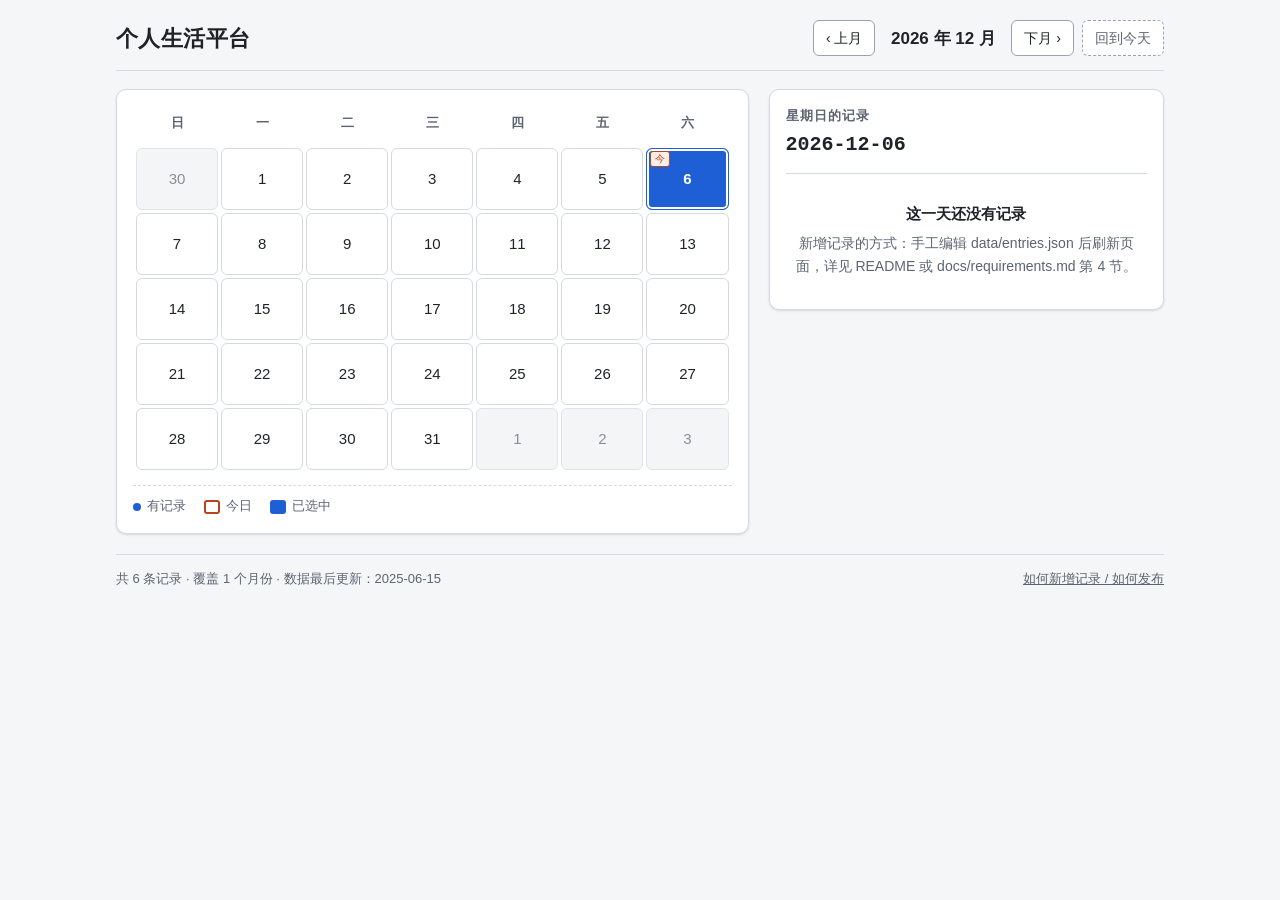
==== index.html @ d450d9f8 "chore: 初始化仓库结构，配置 GitHub Pages 自动发布 目录结构（采用仓库根布局，以 docs/requirements.md §3 为准）： - index.html + asset" ====
<!DOCTYPE html>
<html lang="zh-CN">
<head>
  <meta charset="utf-8">
  <meta name="viewport" content="width=device-width, initial-scale=1">
  <meta name="color-scheme" content="light dark">
  <title>个人生活平台 · 日历与每日记录</title>
  <meta name="description" content="个人生活平台 v1：月历视图 + 每日记录只读展示，纯静态、零依赖。">
  <link rel="icon" href="data:,">
  <!-- 相对路径铁律：必须以 ./ 开头，保证在 GitHub Pages 子路径 /<repo>/ 下正常加载 -->
  <link rel="stylesheet" href="./assets/style.css">
</head>
<body>
  <a class="skip-link" href="#day-panel">跳到当日记录</a>

  <div class="app">
    <header class="site-header">
      <h1 class="site-title">个人生活平台</h1>
      <div class="month-nav" role="group" aria-label="月份切换">
        <button type="button" id="prev-month" class="btn" aria-label="上一月">‹ 上月</button>
        <p class="month-label" id="month-label" aria-live="polite">—</p>
        <button type="button" id="next-month" class="btn" aria-label="下一月">下月 ›</button>
        <button type="button" id="today-btn" class="btn btn-ghost" aria-label="回到今天所在月份">回到今天</button>
      </div>
    </header>

    <main class="layout">
      <section class="calendar-panel" aria-labelledby="calendar-heading">
        <h2 class="visually-hidden" id="calendar-heading">月历</h2>

        <div class="calendar-wrap">
          <table class="calendar" id="calendar">
            <caption class="visually-hidden" id="calendar-caption">月历</caption>
            <thead>
              <tr>
                <th scope="col" abbr="星期日">日</th>
                <th scope="col" abbr="星期一">一</th>
                <th scope="col" abbr="星期二">二</th>
                <th scope="col" abbr="星期三">三</th>
                <th scope="col" abbr="星期四">四</th>
                <th scope="col" abbr="星期五">五</th>
                <th scope="col" abbr="星期六">六</th>
              </tr>
            </thead>
            <tbody id="calendar-body"></tbody>
          </table>
          <noscript>
            <p class="notice notice-error">当前浏览器禁用了 JavaScript，无法渲染月历与记录面板。</p>
          </noscript>
        </div>

        <p class="legend">
          <span class="legend-item"><span class="legend-dot" aria-hidden="true"></span>有记录</span>
          <span class="legend-item"><span class="legend-today" aria-hidden="true"></span>今日</span>
          <span class="legend-item"><span class="legend-selected" aria-hidden="true"></span>已选中</span>
        </p>
        <p class="failure-slot" id="failure-slot"></p>
      </section>

      <aside class="day-panel" id="day-panel" tabindex="-1" aria-labelledby="day-panel-heading">
        <h2 class="day-panel-heading" id="day-panel-heading">记录</h2>
        <p class="day-panel-date" id="day-panel-date">—</p>
        <div class="day-panel-body" id="day-panel-body"></div>
      </aside>
    </main>

    <footer class="site-footer">
      <span id="footer-stats">正在加载数据…</span>
      <a class="footer-hint" href="./README.md">如何新增记录 / 如何发布</a>
    </footer>
  </div>

  <script src="./assets/app.js"></script>
</body>
</html>
---- assets/style.css ----
/* ==========================================================================
   个人生活平台 v1 — 样式表
   纯静态、零依赖、零外链（系统字体栈 + 内联 data: 图标）。
   三种日期状态（今日 / 选中 / 有记录）在视觉上互不冲突，且不只靠颜色区分。
   ========================================================================== */

:root {
  color-scheme: light dark;

  --bg: #f5f6f8;
  --surface: #ffffff;
  --surface-alt: #f0f2f5;
  --text: #1f2328;
  --text-muted: #5b6470;
  --border: #d5dae0;
  --border-strong: #9aa4b1;

  --accent: #1f5fd6;
  --accent-soft: #e8effc;
  --accent-contrast: #ffffff;

  --today: #b4451f;
  --today-soft: #fdeee7;

  --danger: #b32020;
  --danger-soft: #fdeaea;

  --dot: #1f5fd6;
  --dot-alt: #7a3fd0;

  --radius: 10px;
  --radius-sm: 6px;
  --shadow: 0 1px 2px rgba(16, 24, 40, .06), 0 1px 3px rgba(16, 24, 40, .08);
  --font: -apple-system, BlinkMacSystemFont, "Segoe UI", "Microsoft YaHei", "PingFang SC",
          "Hiragino Sans GB", "Source Han Sans SC", "Noto Sans CJK SC", Roboto, Helvetica, Arial, sans-serif;
  --font-mono: ui-monospace, SFMono-Regular, Consolas, "Liberation Mono", Menlo, monospace;
}

@media (prefers-color-scheme: dark) {
  :root {
    --bg: #14171b;
    --surface: #1c2026;
    --surface-alt: #23272e;
    --text: #e8eaed;
    --text-muted: #a7b0bb;
    --border: #363b43;
    --border-strong: #5a626d;

    --accent: #7aa7f5;
    --accent-soft: #22304a;
    --accent-contrast: #0d1117;

    --today: #ffab8a;
    --today-soft: #3a2620;

    --danger: #ff8b8b;
    --danger-soft: #3a2020;

    --dot: #7aa7f5;
    --dot-alt: #c39bf5;

    --shadow: 0 1px 2px rgba(0, 0, 0, .4);
  }
}

/* ---------------------------------------------------------------- 基础 ---- */

* { box-sizing: border-box; }

html { -webkit-text-size-adjust: 100%; }

body {
  margin: 0;
  background: var(--bg);
  color: var(--text);
  font-family: var(--font);
  font-size: 16px;
  line-height: 1.6;
  -webkit-font-smoothing: antialiased;
}

h1, h2, h3, p, ul, ol { margin: 0; }
ul, ol { padding: 0; list-style: none; }

a { color: var(--accent); }

:focus-visible {
  outline: 3px solid var(--accent);
  outline-offset: 2px;
  border-radius: 4px;
}

.visually-hidden {
  position: absolute;
  width: 1px; height: 1px;
  margin: -1px; padding: 0;
  overflow: hidden;
  clip: rect(0 0 0 0);
  clip-path: inset(50%);
  white-space: nowrap;
  border: 0;
}

.skip-link {
  position: absolute;
  left: -9999px;
  top: 0;
  z-index: 10;
  padding: 8px 14px;
  background: var(--surface);
  border: 1px solid var(--border);
  border-radius: 0 0 var(--radius-sm) 0;
  text-decoration: none;
}
.skip-link:focus {
  left: 0;
}

/* -------------------------------------------------------------- 布局 ---- */

.app {
  max-width: 1080px;
  margin: 0 auto;
  padding: 20px 16px 40px;
}

.site-header {
  display: flex;
  flex-wrap: wrap;
  align-items: center;
  justify-content: space-between;
  gap: 12px 20px;
  padding-bottom: 14px;
  margin-bottom: 18px;
  border-bottom: 1px solid var(--border);
}

.site-title {
  font-size: 22px;
  font-weight: 700;
  letter-spacing: .02em;
}

.month-nav {
  display: flex;
  flex-wrap: wrap;
  align-items: center;
  gap: 8px;
}

.month-label {
  min-width: 120px;
  text-align: center;
  font-size: 17px;
  font-weight: 600;
  font-variant-numeric: tabular-nums;
}

.btn {
  appearance: none;
  padding: 6px 12px;
  font: inherit;
  font-size: 14px;
  color: var(--text);
  background: var(--surface);
  border: 1px solid var(--border-strong);
  border-radius: var(--radius-sm);
  cursor: pointer;
  transition: background-color .12s ease, border-color .12s ease;
}
.btn:hover { background: var(--surface-alt); }
.btn:active { transform: translateY(1px); }
.btn-ghost {
  color: var(--text-muted);
  border-style: dashed;
}

.layout {
  display: grid;
  grid-template-columns: minmax(0, 1.6fr) minmax(0, 1fr);
  gap: 20px;
  align-items: start;
}

.calendar-panel,
.day-panel {
  background: var(--surface);
  border: 1px solid var(--border);
  border-radius: var(--radius);
  box-shadow: var(--shadow);
  padding: 16px;
}

.day-panel { position: sticky; top: 20px; }
.day-panel:focus { outline: none; }
.day-panel:focus-visible { outline: 3px solid var(--accent); outline-offset: 3px; }

/* -------------------------------------------------------------- 日历 ---- */

.calendar-wrap { overflow-x: auto; }

.calendar {
  width: 100%;
  border-collapse: separate;
  border-spacing: 3px;
  table-layout: fixed;
}

.calendar thead th {
  padding: 4px 0 8px;
  font-size: 13px;
  font-weight: 600;
  color: var(--text-muted);
  text-align: center;
}

.cell {
  position: relative;
  padding: 0;
  vertical-align: top;
}

/* 日格按钮：可聚焦、可点击，用 border/weight 而非仅颜色区分状态 */
.day {
  display: flex;
  flex-direction: column;
  align-items: center;
  justify-content: center;
  gap: 4px;
  width: 100%;
  min-height: 62px;
  padding: 6px 2px;
  font: inherit;
  font-size: 15px;
  font-variant-numeric: tabular-nums;
  color: var(--text);
  background: var(--surface);
  border: 1px solid var(--border);
  border-radius: var(--radius-sm);
  cursor: pointer;
  transition: background-color .12s ease, border-color .12s ease;
}
.day:hover { background: var(--surface-alt); border-color: var(--border-strong); }

.day-num { line-height: 1.1; }

/* 有记录：实心圆点（形状）+ 双线边框（不依赖颜色） */
.day-dot {
  display: block;
  width: 8px;
  height: 8px;
  border-radius: 50%;
  background: var(--dot);
}
.day.has-entry {
  border-style: double;
  border-width: 3px;
  border-color: var(--dot);
  font-weight: 600;
}

/* 今日：加粗边框 + 角标（形状，非颜色） */
.day.is-today { border-color: var(--today); }
.day.is-today .day-num { font-weight: 800; }
.day-badge {
  position: absolute;
  top: 3px;
  left: 4px;
  padding: 0 4px;
  font-size: 10px;
  line-height: 14px;
  color: var(--today);
  background: var(--today-soft);
  border: 1px solid var(--today);
  border-radius: 3px;
}

/* 选中：高对比底色 + 加粗内描边（配合 aria-pressed） */
.day.is-selected {
  background: var(--accent);
  color: var(--accent-contrast);
  border-color: var(--accent);
  box-shadow: inset 0 0 0 2px var(--accent-contrast);
}
.day.is-selected .day-dot { background: var(--accent-contrast); }

/* 补位日（上月/下月）：置灰、不可点击 */
.day.is-outside {
  color: var(--text-muted);
  background: var(--surface-alt);
  border-color: var(--border);
  opacity: .72;
  cursor: default;
}
.day.is-outside .day-dot { display: none; }

.day.is-selected.is-today { border-color: var(--accent); }

/* -------------------------------------------------------------- 图例 ---- */

.legend {
  display: flex;
  flex-wrap: wrap;
  gap: 6px 18px;
  margin-top: 12px;
  padding-top: 10px;
  font-size: 13px;
  color: var(--text-muted);
  border-top: 1px dashed var(--border);
}
.legend-item { display: inline-flex; align-items: center; gap: 6px; }
.legend-dot {
  width: 8px; height: 8px;
  border-radius: 50%;
  background: var(--dot);
}
.legend-today {
  width: 16px; height: 14px;
  border: 2px solid var(--today);
  border-radius: 3px;
}
.legend-selected {
  width: 16px; height: 14px;
  background: var(--accent);
  border-radius: 3px;
}

/* ------------------------------------------------------------ 提示条 ---- */

.failure-slot:empty { display: none; }

.notice {
  margin-top: 12px;
  padding: 10px 12px;
  font-size: 14px;
  border: 1px solid var(--border);
  border-radius: var(--radius-sm);
  background: var(--surface-alt);
}
.notice-error {
  color: var(--danger);
  background: var(--danger-soft);
  border-color: var(--danger);
}
.notice p + p { margin-top: 6px; }
.notice code {
  font-family: var(--font-mono);
  font-size: .92em;
  padding: 1px 4px;
  background: var(--surface);
  border: 1px solid var(--border);
  border-radius: 4px;
}

/* -------------------------------------------------------- 记录面板 ---- */

.day-panel-heading {
  font-size: 13px;
  font-weight: 600;
  letter-spacing: .08em;
  text-transform: uppercase;
  color: var(--text-muted);
}

.day-panel-date {
  margin-top: 2px;
  font-family: var(--font-mono);
  font-size: 20px;
  font-weight: 700;
  font-variant-numeric: tabular-nums;
}

.day-panel-hint {
  margin-top: 2px;
  font-size: 13px;
  color: var(--text-muted);
}

.day-panel-body {
  margin-top: 12px;
  padding-top: 12px;
  border-top: 1px solid var(--border);
}

.entries { display: flex; flex-direction: column; gap: 12px; }

.entry {
  padding: 12px;
  background: var(--surface-alt);
  border: 1px solid var(--border);
  border-left: 4px solid var(--dot-alt);
  border-radius: var(--radius-sm);
}
.entry-title {
  font-size: 16px;
  font-weight: 700;
  overflow-wrap: anywhere;
}
.entry-note {
  margin-top: 6px;
  font-size: 14px;
  color: var(--text-muted);
  overflow-wrap: anywhere;
  white-space: pre-wrap;
}
.entry-tags {
  display: flex;
  flex-wrap: wrap;
  gap: 6px;
  margin-top: 8px;
}
.tag {
  padding: 1px 8px;
  font-size: 12px;
  color: var(--text-muted);
  background: var(--surface);
  border: 1px solid var(--border);
  border-radius: 999px;
}
.tag::before { content: "#"; opacity: .6; }

.empty-state {
  padding: 16px 4px;
  font-size: 14px;
  color: var(--text-muted);
  text-align: center;
}
.empty-state .empty-title {
  display: block;
  font-size: 15px;
  font-weight: 600;
  color: var(--text);
}
.empty-state .empty-hint { display: block; margin-top: 6px; }

/* -------------------------------------------------------------- 页脚 ---- */

.site-footer {
  display: flex;
  flex-wrap: wrap;
  gap: 6px 16px;
  justify-content: space-between;
  margin-top: 20px;
  padding-top: 14px;
  font-size: 13px;
  color: var(--text-muted);
  border-top: 1px solid var(--border);
}
.footer-hint { color: var(--text-muted); }
.site-footer.is-error #footer-stats { color: var(--danger); font-weight: 600; }

/* ------------------------------------------------------------ 响应式 ---- */

@media (max-width: 720px) {
  .app { padding: 14px 12px 28px; }

  .layout {
    grid-template-columns: minmax(0, 1fr);
    gap: 14px;
  }

  .day-panel { position: static; }

  .site-header { align-items: flex-start; }
  .month-label { min-width: 104px; font-size: 16px; }

  .calendar { border-spacing: 2px; }
  .day { min-height: 48px; font-size: 14px; padding: 4px 1px; }
  .day-badge { display: none; }
  .day.is-today .day-num { text-decoration: underline; text-underline-offset: 3px; }
}

@media (max-width: 400px) {
  .day { min-height: 42px; font-size: 13px; }
}

@media print {
  .month-nav, .footer-hint { display: none; }
  .calendar-panel, .day-panel { box-shadow: none; }
}
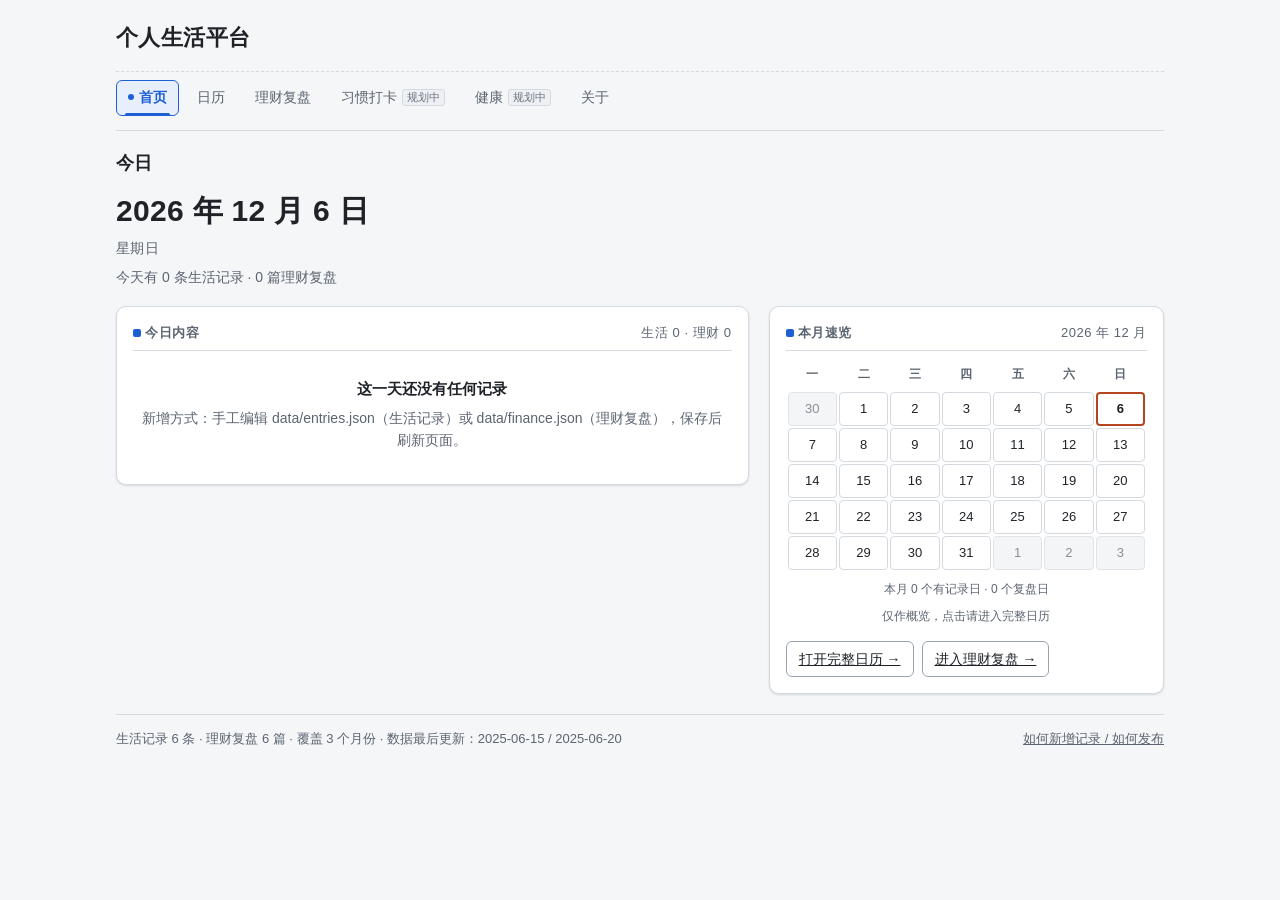
==== commit 70b3e2b8: "feat: life-platform v1 + 设计 v1.1（日历 / 每日记录 / 理财复盘） - 日历 + 每日生活记录 + 理财复盘，6 个 hash 路由板块 - 双数据源独立降级；fil" ====
--- a/index.html
+++ b/index.html
@@ -4,72 +4,266 @@
   <meta charset="utf-8">
   <meta name="viewport" content="width=device-width, initial-scale=1">
   <meta name="color-scheme" content="light dark">
-  <title>个人生活平台 · 日历与每日记录</title>
-  <meta name="description" content="个人生活平台 v1：月历视图 + 每日记录只读展示，纯静态、零依赖。">
+  <title>个人生活平台 · 日历 / 每日记录 / 理财复盘</title>
+  <meta name="description" content="个人生活平台 v1.1：日历 + 每日记录 + 理财复盘，多板块 hash 路由，纯静态、零依赖。">
   <link rel="icon" href="data:,">
   <!-- 相对路径铁律：必须以 ./ 开头，保证在 GitHub Pages 子路径 /<repo>/ 下正常加载 -->
   <link rel="stylesheet" href="./assets/style.css">
 </head>
 <body>
-  <a class="skip-link" href="#day-panel">跳到当日记录</a>
+  <a class="skip-link" href="#main">跳到主要内容</a>
 
   <div class="app">
+    <!-- ================================================== 页头 / 一级导航 -->
     <header class="site-header">
       <h1 class="site-title">个人生活平台</h1>
-      <div class="month-nav" role="group" aria-label="月份切换">
-        <button type="button" id="prev-month" class="btn" aria-label="上一月">‹ 上月</button>
-        <p class="month-label" id="month-label" aria-live="polite">—</p>
-        <button type="button" id="next-month" class="btn" aria-label="下一月">下月 ›</button>
-        <button type="button" id="today-btn" class="btn btn-ghost" aria-label="回到今天所在月份">回到今天</button>
-      </div>
+
+      <nav class="topnav" aria-label="主导航">
+        <ul class="topnav-list">
+          <li class="topnav-item"><a class="topnav-link" href="#/home" data-view="home">首页</a></li>
+          <li class="topnav-item"><a class="topnav-link" href="#/calendar" data-view="calendar">日历</a></li>
+          <li class="topnav-item"><a class="topnav-link" href="#/finance" data-view="finance">理财复盘</a></li>
+          <li class="topnav-item">
+            <a class="topnav-link" href="#/habits" data-view="habits" aria-label="习惯打卡（规划中）">
+              习惯打卡<span class="nav-lock" aria-hidden="true">规划中</span>
+            </a>
+          </li>
+          <li class="topnav-item">
+            <a class="topnav-link" href="#/health" data-view="health" aria-label="健康（规划中）">
+              健康<span class="nav-lock" aria-hidden="true">规划中</span>
+            </a>
+          </li>
+          <li class="topnav-item"><a class="topnav-link" href="#/about" data-view="about">关于</a></li>
+        </ul>
+      </nav>
     </header>
 
-    <main class="layout">
-      <section class="calendar-panel" aria-labelledby="calendar-heading">
-        <h2 class="visually-hidden" id="calendar-heading">月历</h2>
-
-        <div class="calendar-wrap">
-          <table class="calendar" id="calendar">
-            <caption class="visually-hidden" id="calendar-caption">月历</caption>
-            <thead>
-              <tr>
-                <th scope="col" abbr="星期日">日</th>
-                <th scope="col" abbr="星期一">一</th>
-                <th scope="col" abbr="星期二">二</th>
-                <th scope="col" abbr="星期三">三</th>
-                <th scope="col" abbr="星期四">四</th>
-                <th scope="col" abbr="星期五">五</th>
-                <th scope="col" abbr="星期六">六</th>
-              </tr>
-            </thead>
-            <tbody id="calendar-body"></tbody>
-          </table>
-          <noscript>
-            <p class="notice notice-error">当前浏览器禁用了 JavaScript，无法渲染月历与记录面板。</p>
-          </noscript>
-        </div>
-
-        <p class="legend">
-          <span class="legend-item"><span class="legend-dot" aria-hidden="true"></span>有记录</span>
-          <span class="legend-item"><span class="legend-today" aria-hidden="true"></span>今日</span>
-          <span class="legend-item"><span class="legend-selected" aria-hidden="true"></span>已选中</span>
+    <!-- ================================================== 全局横幅槽 -->
+    <div class="banner-slot" id="banner-slot"></div>
+
+    <main id="main">
+
+      <!-- ================================================ 视图：首页 -->
+      <section class="view" id="view-home" hidden aria-labelledby="home-title">
+        <h2 class="view-title" id="view-home-title" tabindex="-1">今日</h2>
+
+        <p class="home-date">
+          <span id="home-date-text">—</span>
+          <span class="home-weekday" id="home-weekday">—</span>
         </p>
-        <p class="failure-slot" id="failure-slot"></p>
-      </section>
-
-      <aside class="day-panel" id="day-panel" tabindex="-1" aria-labelledby="day-panel-heading">
-        <h2 class="day-panel-heading" id="day-panel-heading">记录</h2>
-        <p class="day-panel-date" id="day-panel-date">—</p>
-        <div class="day-panel-body" id="day-panel-body"></div>
-      </aside>
+        <p class="home-summary" id="home-summary">正在加载…</p>
+
+        <div class="home-grid">
+          <div class="home-card">
+            <div class="day-group-head">
+              <span class="day-group-name">今日内容</span>
+              <span class="day-group-count" id="home-content-count">—</span>
+            </div>
+            <div id="home-content"></div>
+          </div>
+
+          <div class="home-card">
+            <div class="day-group-head">
+              <span class="day-group-name">本月速览</span>
+              <span class="day-group-count" id="mini-month-label">—</span>
+            </div>
+            <table class="mini-calendar" aria-hidden="true">
+              <thead>
+                <tr>
+                  <th scope="col">一</th>
+                  <th scope="col">二</th>
+                  <th scope="col">三</th>
+                  <th scope="col">四</th>
+                  <th scope="col">五</th>
+                  <th scope="col">六</th>
+                  <th scope="col">日</th>
+                </tr>
+              </thead>
+              <tbody id="mini-calendar-body"></tbody>
+            </table>
+            <p class="mini-legend" id="mini-legend">—</p>
+            <p class="mini-legend">仅作概览，点击请进入完整日历</p>
+            <div class="quick-jump">
+              <a class="btn" href="#/calendar" data-route="calendar" id="home-open-calendar">打开完整日历 →</a>
+              <a class="btn" href="#/finance">进入理财复盘 →</a>
+            </div>
+          </div>
+        </div>
+      </section>
+
+      <!-- ================================================ 视图：日历 -->
+      <section class="view" id="view-calendar" hidden aria-labelledby="calendar-view-title">
+        <h2 class="view-title" id="view-calendar-title" tabindex="-1">日历</h2>
+
+        <div class="month-nav" role="group" aria-label="月份切换">
+          <button type="button" id="prev-month" class="btn" aria-label="上一月">‹ 上月</button>
+          <p class="month-label" id="month-label" aria-live="polite">—</p>
+          <button type="button" id="next-month" class="btn" aria-label="下一月">下月 ›</button>
+          <button type="button" id="today-btn" class="btn btn-ghost" aria-label="回到今天所在月份">回到今天</button>
+        </div>
+
+        <div class="layout">
+          <div class="calendar-panel">
+            <h3 class="visually-hidden" id="calendar-heading">月历</h3>
+
+            <div class="calendar-wrap">
+              <table class="calendar" id="calendar">
+                <caption class="visually-hidden" id="calendar-caption">月历</caption>
+                <thead>
+                  <tr>
+                    <th scope="col" abbr="星期一">一</th>
+                    <th scope="col" abbr="星期二">二</th>
+                    <th scope="col" abbr="星期三">三</th>
+                    <th scope="col" abbr="星期四">四</th>
+                    <th scope="col" abbr="星期五">五</th>
+                    <th scope="col" abbr="星期六">六</th>
+                    <th scope="col" abbr="星期日">日</th>
+                  </tr>
+                </thead>
+                <tbody id="calendar-body"></tbody>
+              </table>
+              <noscript>
+                <p class="notice notice-error">当前浏览器禁用了 JavaScript，无法渲染月历与记录面板。</p>
+              </noscript>
+            </div>
+
+            <p class="legend">
+              <span class="legend-item"><span class="legend-dot" aria-hidden="true"></span>有生活记录</span>
+              <span class="legend-item"><span class="legend-tri" aria-hidden="true"></span>有理财复盘</span>
+              <span class="legend-item"><span class="legend-today" aria-hidden="true"></span>今日</span>
+              <span class="legend-item"><span class="legend-selected" aria-hidden="true"></span>已选中</span>
+            </p>
+            <p class="failure-slot" id="failure-slot"></p>
+          </div>
+
+          <aside class="day-panel" id="day-panel" tabindex="-1" aria-labelledby="day-panel-heading">
+            <h3 class="day-panel-heading" id="day-panel-heading">当日内容</h3>
+            <p class="day-panel-date" id="day-panel-date">—</p>
+            <p class="day-summary-line" id="day-summary-line"></p>
+            <div class="day-panel-body" id="day-panel-body"></div>
+          </aside>
+        </div>
+      </section>
+
+      <!-- ================================================ 视图：理财复盘 -->
+      <section class="view" id="view-finance" hidden aria-labelledby="finance-title">
+        <h2 class="view-title" id="view-finance-title" tabindex="-1">理财复盘</h2>
+        <p class="view-note">
+          数据来源：<code>./data/finance.json</code>（前端只读，手工编辑新增）。
+          字段定义见 <code>docs/design-v1.1.md</code> 第 6.2 节。
+        </p>
+
+        <div class="summary-bar" id="finance-summary"></div>
+
+        <div class="month-nav" role="group" aria-label="复盘月份切换" style="margin-top:14px">
+          <button type="button" id="fin-prev-month" class="btn" aria-label="上一个复盘月份">‹ 上月</button>
+          <p class="month-label" id="fin-month-label" aria-live="polite">—</p>
+          <button type="button" id="fin-next-month" class="btn" aria-label="下一个复盘月份">下月 ›</button>
+          <button type="button" id="fin-reset-month" class="btn btn-ghost" aria-label="回到最近一次复盘所在月份">回到最近</button>
+        </div>
+
+        <div class="review-list" id="finance-list"></div>
+      </section>
+
+      <!-- ================================================ 视图：预留板块 -->
+      <section class="view" id="view-habits" hidden aria-labelledby="habits-title">
+        <h2 class="view-title" id="view-habits-title" tabindex="-1">习惯打卡</h2>
+        <div class="reserved-panel">
+          <p class="reserved-head">
+            习惯打卡
+            <span class="badge-reserved">规划中</span>
+          </p>
+          <p class="view-note" style="margin-top:10px">这一板块还没做。导航项保留在这里，是为了让整个平台的结构一眼可见。</p>
+          <ul class="reserved-list">
+            <li>规划方向：连续打卡天数、完成率、周视图</li>
+            <li>数据计划：<code>./data/habits.json</code>（独立 schema，独立版本号）</li>
+            <li>依赖前提：先把日历与内容面板的复用组件固定下来</li>
+          </ul>
+          <div class="quick-jump">
+            <a class="btn" href="#/calendar">回到日历</a>
+            <a class="btn btn-ghost" href="#/about">看规划说明</a>
+          </div>
+        </div>
+      </section>
+
+      <section class="view" id="view-health" hidden aria-labelledby="health-title">
+        <h2 class="view-title" id="view-health-title" tabindex="-1">健康</h2>
+        <div class="reserved-panel">
+          <p class="reserved-head">
+            健康
+            <span class="badge-reserved">规划中</span>
+          </p>
+          <p class="view-note" style="margin-top:10px">这一板块还没做。导航项保留在这里，是为了让整个平台的结构一眼可见。</p>
+          <ul class="reserved-list">
+            <li>规划方向：体重、睡眠时长、运动频次的每日记录与月度趋势</li>
+            <li>数据计划：<code>./data/health.json</code>（独立 schema）</li>
+            <li>图表在零依赖前提下的做法：原生 SVG（见 requirements 第 7 节 v3）</li>
+          </ul>
+          <div class="quick-jump">
+            <a class="btn" href="#/calendar">回到日历</a>
+            <a class="btn btn-ghost" href="#/about">看规划说明</a>
+          </div>
+        </div>
+      </section>
+
+      <!-- ================================================ 视图：关于 -->
+      <section class="view" id="view-about" hidden aria-labelledby="about-title">
+        <h2 class="view-title" id="view-about-title" tabindex="-1">关于</h2>
+
+        <div class="home-grid">
+          <div class="home-card">
+            <div class="day-group-head"><span class="day-group-name">这个站点是什么</span></div>
+            <p class="view-note" style="margin:0">
+              一个纯静态、零依赖、零构建的个人生活平台。所有内容都在仓库里的纯文本文件中，
+              推送即发布，断网可用，没有服务器、没有账号、没有跟踪脚本。
+            </p>
+
+            <div class="day-group-head" style="margin-top:16px"><span class="day-group-name">数据来源</span></div>
+            <ul class="review-actions">
+              <li>生活记录：<code>./data/entries.json</code>（schema v1）</li>
+              <li>理财复盘：<code>./data/finance.json</code>（schema v1，v1.1 新增）</li>
+              <li>前端一律只读，不提供任何新增 / 编辑 / 删除入口</li>
+            </ul>
+
+            <div class="day-group-head" style="margin-top:16px"><span class="day-group-name">怎么新增内容</span></div>
+            <p class="view-note" style="margin:0">
+              手工编辑上面的 JSON 文件 → 保存 → 刷新页面验证 → 提交推送到 GitHub，
+              Pages 会在数分钟内更新。字段与语法说明见
+              <a href="./README.md">README</a> 与
+              <a href="./docs/data-schema.md">docs/data-schema.md</a>。
+            </p>
+          </div>
+
+          <div class="home-card">
+            <div class="day-group-head"><span class="day-group-name">板块蓝图</span></div>
+            <ul class="review-actions">
+              <li>首页 · 日历 · 理财复盘 —— 已可用</li>
+              <li>习惯打卡 · 健康 —— 占位中，结构已就绪</li>
+            </ul>
+
+            <div class="day-group-head" style="margin-top:16px"><span class="day-group-name">文档</span></div>
+            <ul class="review-actions">
+              <li><a href="./docs/design-v1.1.md">docs/design-v1.1.md</a> — 本次页面设计规格</li>
+              <li><a href="./docs/requirements.md">docs/requirements.md</a> — v1 需求与技术方案</li>
+              <li><a href="./docs/data-schema.md">docs/data-schema.md</a> — 数据格式定义</li>
+              <li><a href="./README.md">README.md</a> — 本地打开 / 新增记录 / 发布说明</li>
+            </ul>
+
+            <div class="data-source-line" id="about-version">—</div>
+          </div>
+        </div>
+      </section>
+
     </main>
 
+    <!-- ================================================== 页脚 -->
     <footer class="site-footer">
       <span id="footer-stats">正在加载数据…</span>
       <a class="footer-hint" href="./README.md">如何新增记录 / 如何发布</a>
     </footer>
   </div>
 
+  <script src="./assets/data-samples.js"></script>
   <script src="./assets/app.js"></script>
 </body>
 </html>
--- a/assets/style.css
+++ b/assets/style.css
@@ -27,6 +27,16 @@
 
   --dot: #1f5fd6;
   --dot-alt: #7a3fd0;
+
+  /* ---- v1.1 增量：板块导航与理财复盘（见 docs/design-v1.1.md §4） ---- */
+  --finance: #0f6b46;        /* 理财维度主色：与 --dot 蓝、--dot-alt 紫区分，AA 对比达标 */
+  --finance-soft: #e4f2ea;
+  --gain: #b3261e;           /* 盈：中文习惯红涨 */
+  --gain-soft: #fdecea;
+  --loss: #0f6b46;           /* 亏：绿跌 */
+  --loss-soft: #e4f2ea;
+  --reserved: #6b7480;       /* 预留/占位板块 */
+  --reserved-soft: #eef0f3;
 
   --radius: 10px;
   --radius-sm: 6px;
@@ -59,6 +69,16 @@
     --dot: #7aa7f5;
     --dot-alt: #c39bf5;
 
+    /* ---- v1.1 增量：暗色主题 ---- */
+    --finance: #6ecfa2;
+    --finance-soft: #17301f;
+    --gain: #ff9a90;
+    --gain-soft: #3a2020;
+    --loss: #6ecfa2;
+    --loss-soft: #17301f;
+    --reserved: #98a1ad;
+    --reserved-soft: #23272e;
+
     --shadow: 0 1px 2px rgba(0, 0, 0, .4);
   }
 }
@@ -139,6 +159,488 @@
   font-size: 22px;
   font-weight: 700;
   letter-spacing: .02em;
+}
+
+/* ==========================================================================
+   v1.1 增量：顶部板块导航 / 首页 / 板块视图 / 理财复盘
+   见 docs/design-v1.1.md §3、§4。以下为纯追加，不改动上方 v1 既有规则。
+   ========================================================================== */
+
+/* ---------------------------------------------------- 顶部一级导航 ---- */
+
+.topnav {
+  flex: 1 1 100%;
+  order: 3;
+  margin-top: 4px;
+  border-top: 1px dashed var(--border);
+  padding-top: 8px;
+}
+
+.topnav-list {
+  display: flex;
+  flex-wrap: wrap;
+  gap: 4px 6px;
+}
+
+.topnav-link {
+  position: relative;
+  display: inline-flex;
+  align-items: center;
+  gap: 5px;
+  padding: 5px 11px 6px;
+  font-size: 14px;
+  color: var(--text-muted);
+  text-decoration: none;
+  background: transparent;
+  border: 1px solid transparent;
+  border-radius: var(--radius-sm);
+  white-space: nowrap;
+}
+.topnav-link:hover {
+  color: var(--text);
+  background: var(--surface-alt);
+  border-color: var(--border);
+}
+
+/* 当前板块：下边框加粗 + 顶部圆点（形状，不只靠颜色）+ aria-current */
+.topnav-link.is-current {
+  color: var(--accent);
+  font-weight: 700;
+  background: var(--accent-soft);
+  border-color: var(--accent);
+}
+.topnav-link.is-current::before {
+  content: "";
+  width: 6px;
+  height: 6px;
+  border-radius: 50%;
+  background: currentColor;
+}
+.topnav-link.is-current::after {
+  content: "";
+  position: absolute;
+  left: 8px;
+  right: 8px;
+  bottom: -1px;
+  height: 3px;
+  background: currentColor;
+  border-radius: 2px;
+}
+
+.nav-lock {
+  font-size: 11px;
+  line-height: 1;
+  padding: 2px 4px;
+  color: var(--reserved);
+  background: var(--reserved-soft);
+  border: 1px solid var(--border);
+  border-radius: 3px;
+}
+
+/* ---------------------------------------------------- 视图容器 ---- */
+
+.view[hidden] { display: none; }
+
+.view-title {
+  margin-bottom: 10px;
+  font-size: 18px;
+  font-weight: 700;
+}
+.view-title:focus { outline: none; }
+.view-title:focus-visible { outline: 3px solid var(--accent); outline-offset: 3px; }
+
+.view-note {
+  margin-bottom: 14px;
+  font-size: 13px;
+  color: var(--text-muted);
+}
+
+/* ---------------------------------------------------- 提示横幅 ---- */
+
+.banner-slot:empty { display: none; }
+
+.banner {
+  display: flex;
+  flex-wrap: wrap;
+  align-items: baseline;
+  gap: 4px 10px;
+  margin-bottom: 16px;
+  padding: 10px 12px;
+  font-size: 14px;
+  border: 1px solid var(--border-strong);
+  border-left-width: 5px;
+  border-radius: var(--radius-sm);
+  background: var(--surface-alt);
+}
+.banner-title {
+  font-weight: 700;
+  white-space: nowrap;
+}
+.banner-preview {
+  border-left-color: var(--today);
+  background: var(--today-soft);
+}
+.banner-preview .banner-title { color: var(--today); }
+
+/* ---------------------------------------------------- 首页 ---- */
+
+.home-date {
+  font-size: 30px;
+  font-weight: 800;
+  font-variant-numeric: tabular-nums;
+  letter-spacing: .01em;
+}
+.home-date .home-weekday {
+  display: block;
+  margin-top: 2px;
+  font-size: 14px;
+  font-weight: 500;
+  color: var(--text-muted);
+}
+.home-summary {
+  margin-top: 6px;
+  font-size: 14px;
+  color: var(--text-muted);
+}
+
+.home-grid {
+  display: grid;
+  grid-template-columns: minmax(0, 1.6fr) minmax(0, 1fr);
+  gap: 20px;
+  align-items: start;
+  margin-top: 18px;
+}
+
+.home-card {
+  background: var(--surface);
+  border: 1px solid var(--border);
+  border-radius: var(--radius);
+  box-shadow: var(--shadow);
+  padding: 16px;
+}
+
+.mini-calendar {
+  width: 100%;
+  border-collapse: separate;
+  border-spacing: 2px;
+  table-layout: fixed;
+  margin-top: 10px;
+}
+.mini-calendar thead th {
+  padding: 2px 0 6px;
+  font-size: 12px;
+  font-weight: 600;
+  color: var(--text-muted);
+  text-align: center;
+}
+.mini-calendar td {
+  text-align: center;
+  padding: 0;
+}
+.mini-day {
+  position: relative;
+  display: flex;
+  flex-direction: column;
+  align-items: center;
+  justify-content: center;
+  gap: 2px;
+  min-height: 34px;
+  font-size: 13px;
+  font-variant-numeric: tabular-nums;
+  color: var(--text);
+  background: var(--surface);
+  border: 1px solid var(--border);
+  border-radius: 4px;
+}
+.mini-day.is-outside {
+  color: var(--text-muted);
+  background: var(--surface-alt);
+  border-color: var(--border);
+  opacity: .72;
+}
+.mini-day.is-today {
+  border-color: var(--today);
+  border-width: 2px;
+  font-weight: 800;
+}
+.mini-day.has-entry { border-style: double; border-width: 3px; border-color: var(--dot); }
+.mini-day.has-review { border-color: var(--finance); }
+.mini-day.has-entry.has-review { border-color: var(--dot); }
+.mini-mark-row {
+  display: flex;
+  align-items: center;
+  justify-content: center;
+  gap: 3px;
+  min-height: 7px;
+}
+.mini-dot, .mini-tri { display: block; }
+.mini-dot {
+  width: 6px; height: 6px;
+  border-radius: 50%;
+  background: var(--dot);
+}
+.mini-tri {
+  width: 0; height: 0;
+  border-left: 4px solid transparent;
+  border-right: 4px solid transparent;
+  border-bottom: 6px solid var(--finance);
+}
+
+.mini-legend {
+  margin-top: 8px;
+  font-size: 12px;
+  color: var(--text-muted);
+  text-align: center;
+}
+
+.quick-jump {
+  display: flex;
+  flex-wrap: wrap;
+  gap: 8px;
+  margin-top: 14px;
+}
+
+/* ---------------------------------------------------- 维度分组 ---- */
+
+.day-summary-line {
+  margin-top: 4px;
+  font-size: 13px;
+  color: var(--text-muted);
+}
+
+.day-group + .day-group { margin-top: 16px; }
+
+.day-group-head {
+  display: flex;
+  align-items: baseline;
+  justify-content: space-between;
+  gap: 8px;
+  padding-bottom: 6px;
+  margin-bottom: 10px;
+  font-size: 13px;
+  font-weight: 700;
+  letter-spacing: .04em;
+  color: var(--text-muted);
+  border-bottom: 1px solid var(--border);
+}
+.day-group-head::before {
+  content: "";
+  flex: 0 0 auto;
+  width: 8px; height: 8px;
+  border-radius: 2px;
+  background: var(--dot);
+}
+.day-group.is-finance .day-group-head::before {
+  background: var(--finance);
+  border-radius: 0;
+  clip-path: polygon(50% 0, 100% 100%, 0 100%);
+  width: 10px; height: 9px;
+}
+.day-group-name { flex: 1 1 auto; margin-left: -4px; }
+.day-group-count {
+  font-weight: 500;
+  color: var(--text-muted);
+}
+
+/* ---------------------------------------------------- 日历双标记 ---- */
+
+.day-mark-row {
+  display: flex;
+  align-items: center;
+  justify-content: center;
+  gap: 4px;
+  min-height: 10px;
+}
+.day-tri {
+  display: block;
+  width: 0; height: 0;
+  border-left: 5px solid transparent;
+  border-right: 5px solid transparent;
+  border-bottom: 8px solid var(--finance);
+}
+.day.has-review { border-color: var(--finance); }
+.day.has-entry.has-review { border-color: var(--dot); }
+.day.is-outside .day-tri { display: none; }
+
+.legend-tri {
+  width: 0; height: 0;
+  border-left: 5px solid transparent;
+  border-right: 5px solid transparent;
+  border-bottom: 8px solid var(--finance);
+}
+
+/* ---------------------------------------------------- 盈亏数字 ---- */
+
+.pnl {
+  font-variant-numeric: tabular-nums;
+  font-weight: 700;
+  white-space: nowrap;
+}
+.pnl-gain { color: var(--gain); }
+.pnl-loss { color: var(--loss); }
+.pnl-flat { color: var(--text-muted); font-weight: 600; }
+.pnl-label {
+  margin-left: 4px;
+  font-size: 12px;
+  font-weight: 600;
+  padding: 0 5px;
+  border: 1px solid currentColor;
+  border-radius: 3px;
+}
+
+/* ---------------------------------------------------- 汇总条 ---- */
+
+.summary-bar {
+  display: flex;
+  flex-wrap: wrap;
+  gap: 10px 28px;
+  padding: 14px 16px;
+  background: var(--surface);
+  border: 1px solid var(--border);
+  border-left: 5px solid var(--finance);
+  border-radius: var(--radius);
+  box-shadow: var(--shadow);
+}
+.summary-item { display: flex; flex-direction: column; gap: 2px; }
+.summary-label { font-size: 12px; color: var(--text-muted); letter-spacing: .04em; }
+.summary-value {
+  font-size: 20px;
+  font-weight: 700;
+  font-variant-numeric: tabular-nums;
+}
+.summary-value.is-large { font-size: 24px; }
+
+/* ---------------------------------------------------- 复盘卡 ---- */
+
+.review-list {
+  display: flex;
+  flex-direction: column;
+  gap: 14px;
+  margin-top: 16px;
+}
+
+.review-card {
+  background: var(--surface);
+  border: 1px solid var(--border);
+  border-left: 5px solid var(--finance);
+  border-radius: var(--radius);
+  box-shadow: var(--shadow);
+  padding: 14px 16px;
+}
+
+.review-card-head {
+  display: flex;
+  flex-wrap: wrap;
+  align-items: baseline;
+  gap: 6px 14px;
+  padding-bottom: 10px;
+  border-bottom: 1px dashed var(--border);
+}
+.review-card-date {
+  font-family: var(--font-mono);
+  font-size: 17px;
+  font-weight: 700;
+  font-variant-numeric: tabular-nums;
+}
+.review-card-weekday { font-size: 13px; color: var(--text-muted); }
+.review-card-metrics { margin-left: auto; display: flex; gap: 14px; align-items: baseline; }
+
+.review-body {
+  display: grid;
+  grid-template-columns: minmax(0, 1.1fr) minmax(0, 1fr);
+  gap: 12px 20px;
+  margin-top: 12px;
+}
+.review-block-title {
+  font-size: 12px;
+  font-weight: 700;
+  letter-spacing: .06em;
+  color: var(--text-muted);
+  margin-bottom: 6px;
+}
+.review-actions {
+  display: flex;
+  flex-direction: column;
+  gap: 6px;
+  font-size: 14px;
+}
+.review-actions li {
+  position: relative;
+  padding-left: 16px;
+  overflow-wrap: anywhere;
+}
+.review-actions li::before {
+  content: "";
+  position: absolute;
+  left: 2px;
+  top: .62em;
+  width: 6px; height: 6px;
+  border-radius: 50%;
+  background: var(--finance);
+}
+.review-note {
+  font-size: 14px;
+  color: var(--text-muted);
+  white-space: pre-wrap;
+  overflow-wrap: anywhere;
+}
+
+.review-actions-row {
+  display: flex;
+  flex-wrap: wrap;
+  align-items: center;
+  gap: 10px;
+  margin-top: 12px;
+}
+
+/* ---------------------------------------------------- 占位板块 ---- */
+
+.reserved-panel {
+  padding: 22px 18px;
+  background: var(--surface);
+  border: 1px dashed var(--border-strong);
+  border-radius: var(--radius);
+  max-width: 640px;
+}
+.reserved-head {
+  display: flex;
+  align-items: center;
+  gap: 10px;
+  font-size: 18px;
+  font-weight: 700;
+}
+.badge-reserved {
+  padding: 2px 8px;
+  font-size: 12px;
+  font-weight: 600;
+  color: var(--reserved);
+  background: var(--reserved-soft);
+  border: 1px solid var(--reserved);
+  border-radius: 999px;
+}
+.reserved-list {
+  margin-top: 12px;
+  font-size: 14px;
+  color: var(--text-muted);
+  display: flex;
+  flex-direction: column;
+  gap: 6px;
+}
+.reserved-list li { position: relative; padding-left: 16px; }
+.reserved-list li::before {
+  content: "—";
+  position: absolute;
+  left: 0;
+  color: var(--reserved);
+}
+
+/* ---------------------------------------------------- 全局数据源状态 ---- */
+
+.data-source-line {
+  margin-top: 10px;
+  font-size: 12px;
+  color: var(--text-muted);
+  font-family: var(--font-mono);
 }
 
 .month-nav {
@@ -468,13 +970,32 @@
   .day { min-height: 48px; font-size: 14px; padding: 4px 1px; }
   .day-badge { display: none; }
   .day.is-today .day-num { text-decoration: underline; text-underline-offset: 3px; }
+
+  /* ---- v1.1：首页单列、复盘卡单列、导航可点区域放大 ---- */
+  .home-grid { grid-template-columns: minmax(0, 1fr); gap: 14px; }
+  .home-date { font-size: 25px; }
+
+  .review-body { grid-template-columns: minmax(0, 1fr); gap: 10px; }
+  .review-card-metrics { margin-left: 0; }
+
+  .summary-bar { gap: 10px 20px; padding: 12px; }
+  .summary-value { font-size: 18px; }
+  .summary-value.is-large { font-size: 21px; }
+
+  .topnav-link { padding: 7px 10px; font-size: 14px; }
 }
 
 @media (max-width: 400px) {
   .day { min-height: 42px; font-size: 13px; }
+
+  /* v1.1：极窄屏下日历标记缩小，避免挤压 */
+  .day-tri { border-left-width: 4px; border-right-width: 4px; border-bottom-width: 7px; }
+  .day-mark-row { min-height: 8px; gap: 3px; }
+  .mini-day { min-height: 28px; font-size: 12px; }
 }
 
 @media print {
-  .month-nav, .footer-hint { display: none; }
-  .calendar-panel, .day-panel { box-shadow: none; }
-}
+  .month-nav, .footer-hint, .topnav, .quick-jump { display: none; }
+  .calendar-panel, .day-panel, .home-card, .review-card, .summary-bar { box-shadow: none; }
+  .view[hidden] { display: none !important; }
+}
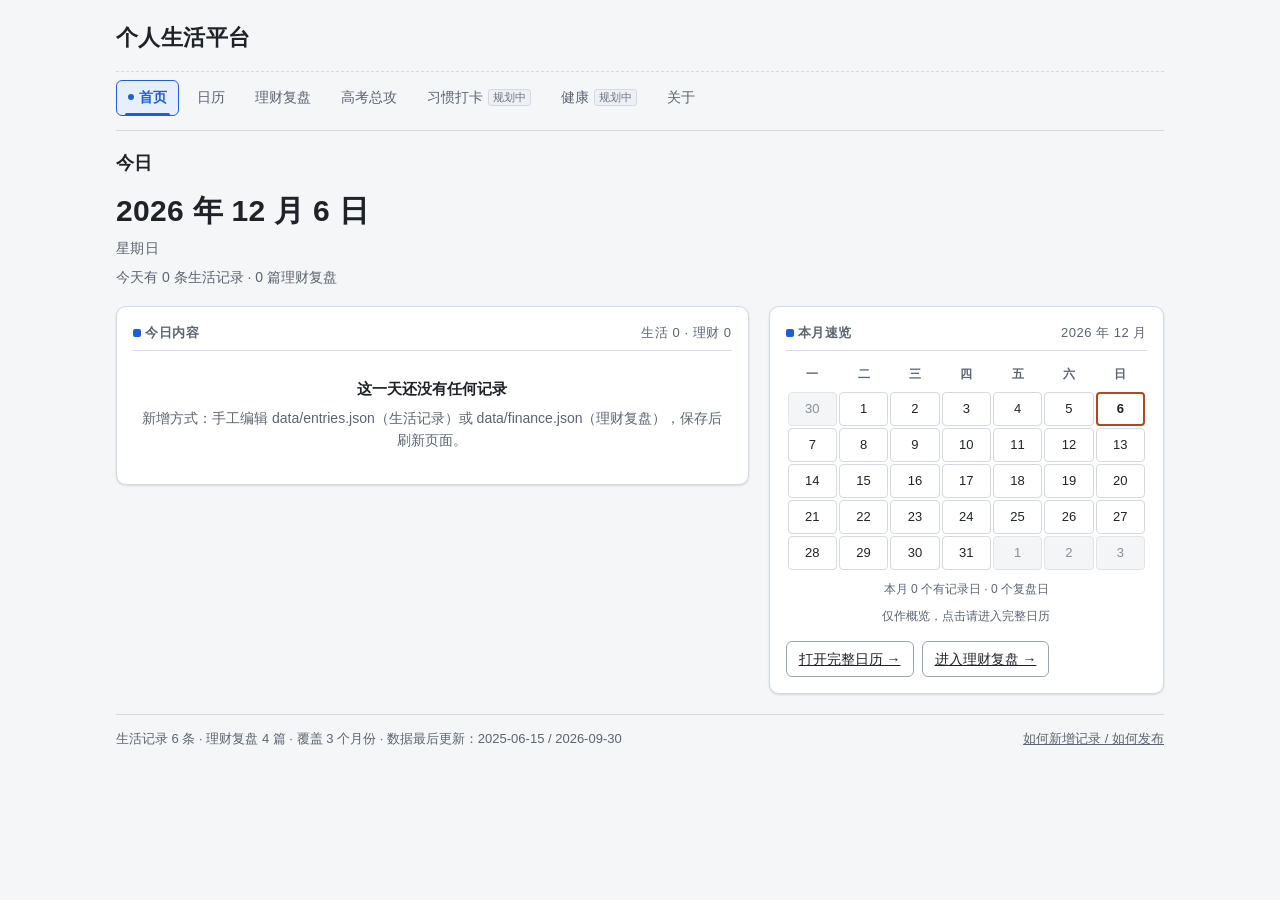
==== commit 916cbbf3: "feat(gaokao): 新增「高考总攻」板块（3500词练习 / 错题工作台 / 每日签到） - 新增导航项「高考总攻」与 #/gaokao 视图，含三个子功能页签 - data/gaokao/w" ====
--- a/index.html
+++ b/index.html
@@ -4,7 +4,7 @@
   <meta charset="utf-8">
   <meta name="viewport" content="width=device-width, initial-scale=1">
   <meta name="color-scheme" content="light dark">
-  <title>个人生活平台 · 日历 / 每日记录 / 理财复盘</title>
+  <title>个人生活平台 · 日历 / 每日记录 / 理财复盘 / 高考总攻</title>
   <meta name="description" content="个人生活平台 v1.1：日历 + 每日记录 + 理财复盘，多板块 hash 路由，纯静态、零依赖。">
   <link rel="icon" href="data:,">
   <!-- 相对路径铁律：必须以 ./ 开头，保证在 GitHub Pages 子路径 /<repo>/ 下正常加载 -->
@@ -23,6 +23,7 @@
           <li class="topnav-item"><a class="topnav-link" href="#/home" data-view="home">首页</a></li>
           <li class="topnav-item"><a class="topnav-link" href="#/calendar" data-view="calendar">日历</a></li>
           <li class="topnav-item"><a class="topnav-link" href="#/finance" data-view="finance">理财复盘</a></li>
+          <li class="topnav-item"><a class="topnav-link" href="#/gaokao" data-view="gaokao">高考总攻</a></li>
           <li class="topnav-item">
             <a class="topnav-link" href="#/habits" data-view="habits" aria-label="习惯打卡（规划中）">
               习惯打卡<span class="nav-lock" aria-hidden="true">规划中</span>
@@ -165,6 +166,65 @@
         <div class="review-list" id="finance-list"></div>
       </section>
 
+      <!-- ================================================ 视图：高考总攻 -->
+      <section class="view" id="view-gaokao" hidden aria-labelledby="gaokao-title">
+        <h2 class="view-title" id="view-gaokao-title" tabindex="-1">高考总攻</h2>
+        <p class="view-note">
+          数据来源：<code>./data/gaokao/words.json</code>（3500 词，按天）与
+          <code>./data/gaokao/wrongs.json</code>（错题，按学科）。前端只读，进度存本机浏览器。
+        </p>
+
+        <!-- 签到条 -->
+        <div class="gk-checkin" id="gk-checkin">
+          <div class="gk-checkin-left">
+            <p class="gk-checkin-label">每日签到</p>
+            <p class="gk-checkin-sub" id="gk-checkin-sub">—</p>
+          </div>
+          <button type="button" class="btn" id="gk-checkin-btn">签到</button>
+        </div>
+        <p class="gk-streak" id="gk-streak">—</p>
+
+        <!-- 三个子功能页签 -->
+        <div class="gk-tabs" role="tablist" aria-label="高考总攻子功能">
+          <button type="button" class="gk-tab is-current" role="tab" id="gk-tab-words"
+                  aria-selected="true" aria-controls="gk-panel-words" data-gk-tab="words">3500 词练习</button>
+          <button type="button" class="gk-tab" role="tab" id="gk-tab-wrong"
+                  aria-selected="false" aria-controls="gk-panel-wrong" data-gk-tab="wrong">错题工作台</button>
+        </div>
+
+        <!-- 子面板：3500 词练习 -->
+        <div class="gk-panel" id="gk-panel-words" role="tabpanel" aria-labelledby="gk-tab-words">
+          <div class="gk-toolbar">
+            <label class="gk-field">
+              选择天数
+              <select id="gk-day-select" aria-label="选择第几天"></select>
+            </label>
+            <span class="gk-count" id="gk-word-count">—</span>
+            <button type="button" class="btn" id="gk-start-quiz">开始听写</button>
+            <button type="button" class="btn btn-ghost" id="gk-show-all">显示全部释义</button>
+          </div>
+          <p class="gk-hint" id="gk-quiz-hint">
+            点击「开始听写」后，中文释义会被隐藏，凭英文写出中文；再点一次可核对答案。
+          </p>
+          <div class="gk-word-list" id="gk-word-list"></div>
+        </div>
+
+        <!-- 子面板：错题工作台 -->
+        <div class="gk-panel" id="gk-panel-wrong" role="tabpanel" aria-labelledby="gk-tab-wrong" hidden>
+          <div class="gk-toolbar">
+            <label class="gk-field">
+              选择学科
+              <select id="gk-subject-select" aria-label="选择学科"></select>
+            </label>
+            <span class="gk-count" id="gk-wrong-count">—</span>
+            <a class="btn btn-ghost" id="gk-wrong-master" href="./reports/错题集/错题集归纳分析.html"
+               target="_blank" rel="noopener noreferrer">打开完整错题主档 ↗</a>
+          </div>
+          <p class="gk-hint">按学科拆分自错题主档；含原题图片的完整版点右上角打开。</p>
+          <div class="gk-wrong-list" id="gk-wrong-list"></div>
+        </div>
+      </section>
+
       <!-- ================================================ 视图：预留板块 -->
       <section class="view" id="view-habits" hidden aria-labelledby="habits-title">
         <h2 class="view-title" id="view-habits-title" tabindex="-1">习惯打卡</h2>
--- a/assets/style.css
+++ b/assets/style.css
@@ -37,6 +37,10 @@
   --loss-soft: #e4f2ea;
   --reserved: #6b7480;       /* 预留/占位板块 */
   --reserved-soft: #eef0f3;
+
+  /* ---- 高考总攻：学习维度 ---- */
+  --study: #7a3fd0;          /* 与理财绿、生活蓝区分 */
+  --study-soft: #f1e9fb;
 
   --radius: 10px;
   --radius-sm: 6px;
@@ -994,6 +998,152 @@
   .mini-day { min-height: 28px; font-size: 12px; }
 }
 
+/* ==========================================================================
+   高考总攻（3500 词练习 / 错题工作台 / 每日签到）
+   设计取向：沿用平台既有卡片与圆角语言，主色用 --study 紫，与理财绿、生活蓝区分。
+   ========================================================================== */
+
+.gk-checkin {
+  display: flex;
+  align-items: center;
+  justify-content: space-between;
+  gap: 16px;
+  padding: 14px 18px;
+  margin-top: 14px;
+  background: var(--study-soft);
+  border: 1px solid var(--study);
+  border-radius: var(--radius);
+}
+
+.gk-checkin-label { font-size: 15px; font-weight: 600; color: var(--study); }
+.gk-checkin-sub { margin-top: 2px; font-size: 13px; color: var(--text-muted); }
+.gk-streak { margin-top: 8px; font-size: 13px; color: var(--text-muted); }
+
+.gk-tabs {
+  display: flex;
+  gap: 8px;
+  margin-top: 18px;
+  border-bottom: 1px solid var(--border);
+}
+
+.gk-tab {
+  padding: 9px 16px;
+  font: inherit;
+  font-size: 14px;
+  color: var(--text-muted);
+  background: transparent;
+  border: 1px solid transparent;
+  border-bottom: none;
+  border-radius: var(--radius-sm) var(--radius-sm) 0 0;
+  cursor: pointer;
+}
+
+.gk-tab.is-current {
+  color: var(--study);
+  font-weight: 600;
+  background: var(--surface);
+  border-color: var(--border);
+}
+
+.gk-panel { padding-top: 16px; }
+.gk-panel[hidden] { display: none; }
+
+.gk-toolbar {
+  display: flex;
+  flex-wrap: wrap;
+  align-items: flex-end;
+  gap: 12px;
+  margin-bottom: 10px;
+}
+
+.gk-field { display: flex; flex-direction: column; gap: 4px; font-size: 13px; color: var(--text-muted); }
+.gk-field select {
+  padding: 7px 10px;
+  font: inherit;
+  font-size: 14px;
+  color: var(--text);
+  background: var(--surface);
+  border: 1px solid var(--border);
+  border-radius: var(--radius-sm);
+  min-width: 200px;
+}
+
+.gk-count { font-size: 13px; color: var(--text-muted); }
+.gk-hint { margin-bottom: 12px; font-size: 13px; color: var(--text-muted); }
+
+/* ---- 3500 词 ---- */
+.gk-word-ul { list-style: none; padding: 0; margin: 0; }
+
+.gk-word-item {
+  padding: 8px 10px;
+  border-bottom: 1px solid var(--surface-alt);
+}
+
+.gk-word-line { display: flex; flex-wrap: wrap; align-items: baseline; gap: 8px; font-size: 14px; }
+.gk-word-no { min-width: 34px; color: var(--text-muted); font-variant-numeric: tabular-nums; }
+.gk-word-en { font-weight: 600; color: var(--text); }
+.gk-word-ph { font-family: var(--font-mono); font-size: 12.5px; color: var(--study); }
+.gk-word-pos { font-size: 12px; color: var(--text-muted); }
+.gk-word-cn { color: var(--text); }
+
+.gk-word-cn.is-hidden {
+  min-width: 90px;
+  color: var(--text-muted);
+  border-bottom: 1px dashed var(--border-strong);
+}
+
+/* ---- 错题 ---- */
+.gk-overview {
+  margin-bottom: 14px;
+  padding: 10px 12px;
+  font-size: 13px;
+  color: var(--text-muted);
+  background: var(--surface-alt);
+  border-radius: var(--radius-sm);
+}
+
+.gk-cluster {
+  margin-bottom: 14px;
+  background: var(--surface);
+  border: 1px solid var(--border);
+  border-radius: var(--radius);
+  box-shadow: var(--shadow);
+  overflow: hidden;
+}
+
+.gk-cluster-head {
+  display: flex;
+  align-items: center;
+  justify-content: space-between;
+  gap: 12px;
+  padding: 10px 14px;
+  background: var(--study-soft);
+  border-bottom: 1px solid var(--border);
+}
+
+.gk-cluster-title { font-size: 14px; font-weight: 600; color: var(--study); }
+.gk-cluster-count { font-size: 12.5px; color: var(--text-muted); }
+
+.gk-question-list { list-style: none; padding: 0; margin: 0; }
+
+.gk-question { padding: 12px 14px; border-bottom: 1px solid var(--surface-alt); }
+.gk-question:last-child { border-bottom: none; }
+
+.gk-q-head { display: flex; align-items: center; gap: 10px; margin-bottom: 6px; }
+.gk-q-no { font-size: 13px; font-weight: 600; color: var(--study); }
+.gk-q-img { font-size: 11.5px; color: var(--text-muted); }
+
+.gk-q-row { display: flex; gap: 8px; margin-top: 4px; font-size: 13px; line-height: 1.6; }
+.gk-q-label { flex: 0 0 76px; color: var(--text-muted); }
+.gk-q-value { flex: 1 1 auto; min-width: 0; color: var(--text); word-break: break-word; }
+
+@media (max-width: 720px) {
+  .gk-checkin { flex-direction: column; align-items: stretch; gap: 10px; }
+  .gk-field select { min-width: 0; width: 100%; }
+  .gk-q-row { flex-direction: column; gap: 2px; }
+  .gk-q-label { flex: none; }
+}
+
 @media print {
   .month-nav, .footer-hint, .topnav, .quick-jump { display: none; }
   .calendar-panel, .day-panel, .home-card, .review-card, .summary-bar { box-shadow: none; }
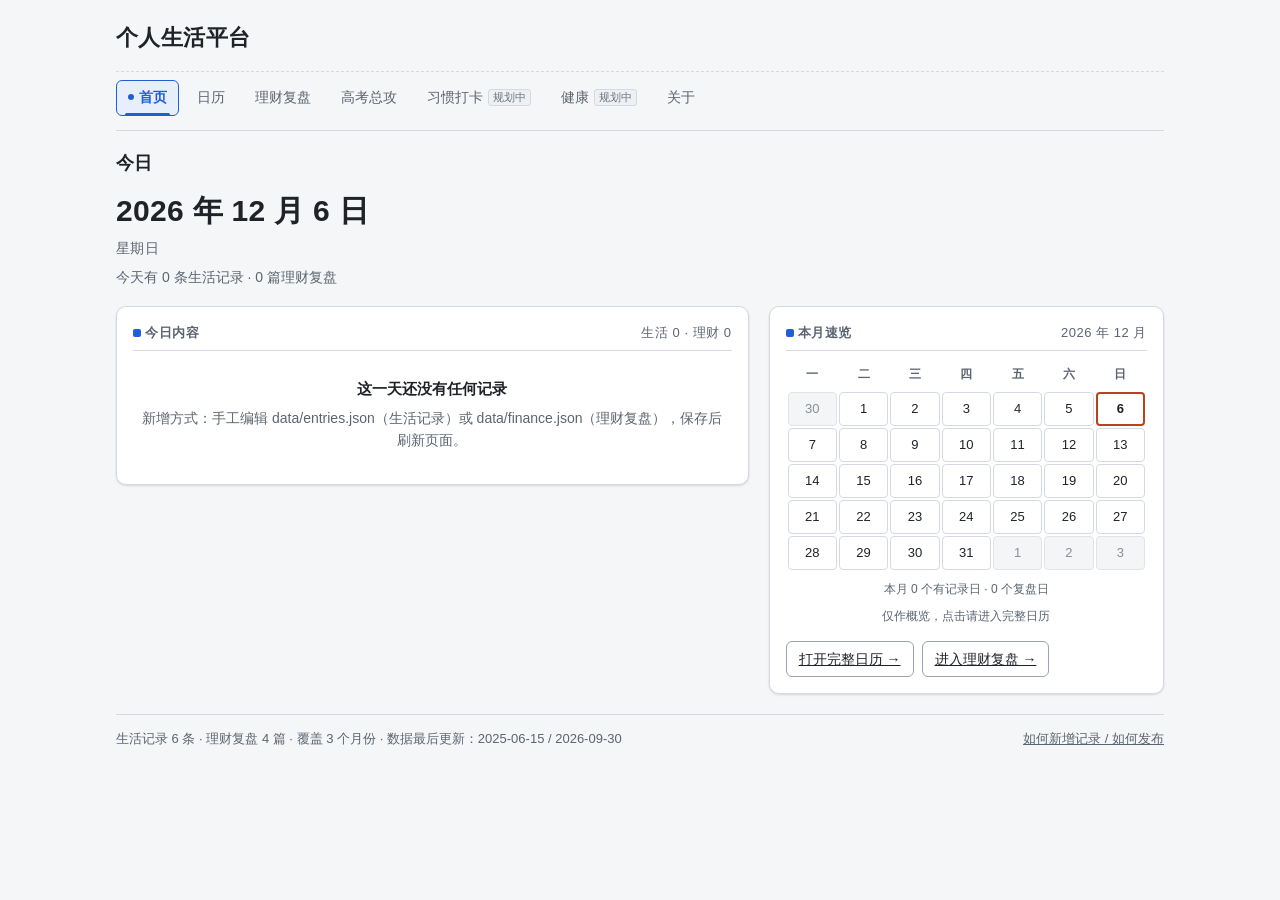
==== commit 69029663: "feat(gaokao): 签到云同步后端（Cloudflare Workers + KV） - worker/src/index.js: 签到同步 Worker   鉴权走自定义口令（X-Sync-" ====
--- a/index.html
+++ b/index.html
@@ -183,6 +183,13 @@
           <button type="button" class="btn" id="gk-checkin-btn">签到</button>
         </div>
         <p class="gk-streak" id="gk-streak">—</p>
+        <p class="gk-sync-row" id="gk-sync-row" hidden>
+          <label class="gk-sync-label" for="gk-sync-token">同步口令</label>
+          <input type="password" id="gk-sync-token" class="gk-sync-input" autocomplete="off"
+                 placeholder="输入口令以开启多设备同步">
+          <button type="button" class="btn btn-ghost" id="gk-sync-save">保存并同步</button>
+          <span class="gk-sync-note" id="gk-sync-note">口令仅保存在本机浏览器。</span>
+        </p>
 
         <!-- 三个子功能页签 -->
         <div class="gk-tabs" role="tablist" aria-label="高考总攻子功能">
--- a/assets/style.css
+++ b/assets/style.css
@@ -1071,6 +1071,36 @@
 .gk-count { font-size: 13px; color: var(--text-muted); }
 .gk-hint { margin-bottom: 12px; font-size: 13px; color: var(--text-muted); }
 
+/* ---- 签到云同步 ---- */
+.gk-sync-row {
+  display: flex;
+  flex-wrap: wrap;
+  align-items: center;
+  gap: 10px;
+  margin-top: 10px;
+  padding: 10px 12px;
+  background: var(--surface-alt);
+  border: 1px solid var(--border);
+  border-radius: var(--radius-sm);
+}
+
+.gk-sync-row[hidden] { display: none; }
+.gk-sync-label { font-size: 13px; color: var(--text-muted); }
+
+.gk-sync-input {
+  flex: 1 1 200px;
+  min-width: 160px;
+  padding: 7px 10px;
+  font: inherit;
+  font-size: 14px;
+  color: var(--text);
+  background: var(--surface);
+  border: 1px solid var(--border);
+  border-radius: var(--radius-sm);
+}
+
+.gk-sync-note { font-size: 12px; color: var(--text-muted); }
+
 /* ---- 3500 词 ---- */
 .gk-word-ul { list-style: none; padding: 0; margin: 0; }
 
@@ -1142,6 +1172,7 @@
   .gk-field select { min-width: 0; width: 100%; }
   .gk-q-row { flex-direction: column; gap: 2px; }
   .gk-q-label { flex: none; }
+  .gk-sync-input { flex: 1 1 100%; }
 }
 
 @media print {
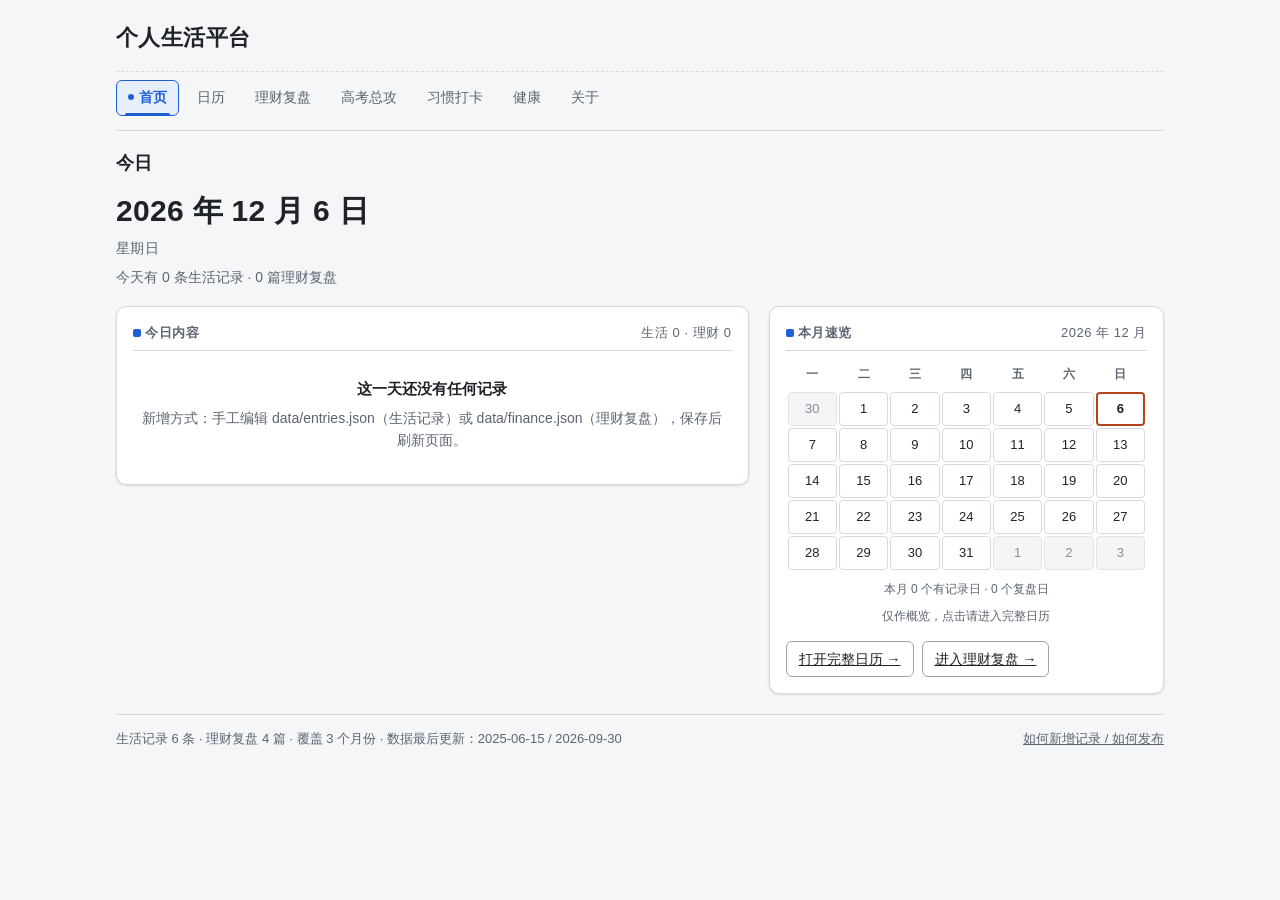
==== commit 0ea86d90: "feat(habits,health): 习惯打卡与健康板块落地 + 错题本可录入 习惯打卡（./data/habits.json） - 今日一键勾选、各习惯周进度条与连续天数、最近 7 天热力视图 " ====
--- a/index.html
+++ b/index.html
@@ -24,16 +24,8 @@
           <li class="topnav-item"><a class="topnav-link" href="#/calendar" data-view="calendar">日历</a></li>
           <li class="topnav-item"><a class="topnav-link" href="#/finance" data-view="finance">理财复盘</a></li>
           <li class="topnav-item"><a class="topnav-link" href="#/gaokao" data-view="gaokao">高考总攻</a></li>
-          <li class="topnav-item">
-            <a class="topnav-link" href="#/habits" data-view="habits" aria-label="习惯打卡（规划中）">
-              习惯打卡<span class="nav-lock" aria-hidden="true">规划中</span>
-            </a>
-          </li>
-          <li class="topnav-item">
-            <a class="topnav-link" href="#/health" data-view="health" aria-label="健康（规划中）">
-              健康<span class="nav-lock" aria-hidden="true">规划中</span>
-            </a>
-          </li>
+          <li class="topnav-item"><a class="topnav-link" href="#/habits" data-view="habits">习惯打卡</a></li>
+          <li class="topnav-item"><a class="topnav-link" href="#/health" data-view="health">健康</a></li>
           <li class="topnav-item"><a class="topnav-link" href="#/about" data-view="about">关于</a></li>
         </ul>
       </nav>
@@ -227,49 +219,133 @@
             <a class="btn btn-ghost" id="gk-wrong-master" href="./reports/错题集/错题集归纳分析.html"
                target="_blank" rel="noopener noreferrer">打开完整错题主档 ↗</a>
           </div>
-          <p class="gk-hint">按学科拆分自错题主档；含原题图片的完整版点右上角打开。</p>
+          <p class="gk-hint">按学科拆分自错题主档；含原题图片的完整版点右上角打开。页面上新增的错题与「已订正」标记存在本机浏览器，不修改原档。</p>
           <div class="gk-wrong-list" id="gk-wrong-list"></div>
+
+          <h3 class="sec-title">新增错题</h3>
+          <div class="habit-form">
+            <label class="gk-field">
+              学科
+              <select id="wrong-form-subject" aria-label="选择学科"></select>
+            </label>
+            <label class="gk-field">
+              知识点板块
+              <input type="text" id="wrong-form-cluster" placeholder="如：函数零点问题" aria-label="知识点板块">
+            </label>
+            <label class="gk-field gk-field-wide">
+              关键题干
+              <textarea id="wrong-form-stem" rows="2" placeholder="抄录题目的关键条件"></textarea>
+            </label>
+            <label class="gk-field">
+              易错点
+              <input type="text" id="wrong-form-know" placeholder="这题错在哪">
+            </label>
+            <label class="gk-field">
+              标签
+              <input type="text" id="wrong-form-tags" placeholder="用空格分隔">
+            </label>
+            <button type="button" class="btn" id="wrong-form-save">加入错题本</button>
+            <span class="gk-sync-note" id="wrong-form-note">新错题存在本机浏览器，清缓存会丢。</span>
+          </div>
         </div>
       </section>
 
       <!-- ================================================ 视图：预留板块 -->
       <section class="view" id="view-habits" hidden aria-labelledby="habits-title">
         <h2 class="view-title" id="view-habits-title" tabindex="-1">习惯打卡</h2>
-        <div class="reserved-panel">
-          <p class="reserved-head">
-            习惯打卡
-            <span class="badge-reserved">规划中</span>
-          </p>
-          <p class="view-note" style="margin-top:10px">这一板块还没做。导航项保留在这里，是为了让整个平台的结构一眼可见。</p>
-          <ul class="reserved-list">
-            <li>规划方向：连续打卡天数、完成率、周视图</li>
-            <li>数据计划：<code>./data/habits.json</code>（独立 schema，独立版本号）</li>
-            <li>依赖前提：先把日历与内容面板的复用组件固定下来</li>
-          </ul>
-          <div class="quick-jump">
-            <a class="btn" href="#/calendar">回到日历</a>
-            <a class="btn btn-ghost" href="#/about">看规划说明</a>
-          </div>
+        <p class="view-note">
+          数据来源：<code>./data/habits.json</code>（手工编辑新增，前端只读）；
+          页面上勾选的记录存本机浏览器。
+        </p>
+
+        <div class="summary-bar" id="habit-summary"></div>
+
+        <h3 class="sec-title">今日打卡</h3>
+        <div class="habit-today" id="habit-today"></div>
+
+        <h3 class="sec-title">各习惯进度</h3>
+        <div class="habit-list" id="habit-list"></div>
+
+        <h3 class="sec-title">最近 7 天（不含今天）</h3>
+        <div class="habit-week" id="habit-week"></div>
+
+        <h3 class="sec-title">补录某天</h3>
+        <div class="habit-form">
+          <label class="gk-field">
+            选择习惯
+            <select id="habit-form-key" aria-label="选择要补录的习惯"></select>
+          </label>
+          <label class="gk-field">
+            选择日期
+            <input type="date" id="habit-form-date" aria-label="选择补录日期">
+          </label>
+          <button type="button" class="btn" id="habit-form-add">记为已完成</button>
+          <span class="gk-sync-note" id="habit-form-note">补录只加不减，取消勾选请在「今日打卡」里取消。</span>
         </div>
       </section>
 
       <section class="view" id="view-health" hidden aria-labelledby="health-title">
         <h2 class="view-title" id="view-health-title" tabindex="-1">健康</h2>
-        <div class="reserved-panel">
-          <p class="reserved-head">
-            健康
-            <span class="badge-reserved">规划中</span>
-          </p>
-          <p class="view-note" style="margin-top:10px">这一板块还没做。导航项保留在这里，是为了让整个平台的结构一眼可见。</p>
-          <ul class="reserved-list">
-            <li>规划方向：体重、睡眠时长、运动频次的每日记录与月度趋势</li>
-            <li>数据计划：<code>./data/health.json</code>（独立 schema）</li>
-            <li>图表在零依赖前提下的做法：原生 SVG（见 requirements 第 7 节 v3）</li>
-          </ul>
-          <div class="quick-jump">
-            <a class="btn" href="#/calendar">回到日历</a>
-            <a class="btn btn-ghost" href="#/about">看规划说明</a>
-          </div>
+        <p class="view-note">
+          数据来源：<code>./data/health.json</code>（手工编辑新增，前端只读）；
+          页面上录入的记录存本机浏览器。
+        </p>
+
+        <div class="summary-bar" id="health-summary"></div>
+
+        <h3 class="sec-title">体重趋势（kg）</h3>
+        <div class="chart-wrap" id="health-chart-weight"></div>
+
+        <h3 class="sec-title">睡眠时长（小时）</h3>
+        <div class="chart-wrap" id="health-chart-sleep"></div>
+
+        <h3 class="sec-title">每日明细</h3>
+        <div class="health-table-wrap">
+          <table class="health-table" id="health-table">
+            <caption class="visually-hidden">健康记录明细，按日期倒序</caption>
+            <thead>
+              <tr>
+                <th scope="col" class="l">日期</th>
+                <th scope="col">体重</th>
+                <th scope="col">睡眠</th>
+                <th scope="col">运动</th>
+                <th scope="col">步数</th>
+                <th scope="col" class="l">备注</th>
+                <th scope="col">操作</th>
+              </tr>
+            </thead>
+            <tbody id="health-tbody"></tbody>
+          </table>
+        </div>
+
+        <h3 class="sec-title">录入今天的健康数据</h3>
+        <div class="habit-form">
+          <label class="gk-field">
+            日期
+            <input type="date" id="health-form-date" aria-label="选择日期">
+          </label>
+          <label class="gk-field">
+            体重 (kg)
+            <input type="number" id="health-form-weight" step="0.1" min="20" max="300" placeholder="71.3" aria-label="体重">
+          </label>
+          <label class="gk-field">
+            睡眠 (小时)
+            <input type="number" id="health-form-sleep" step="0.1" min="0" max="24" placeholder="7.5" aria-label="睡眠时长">
+          </label>
+          <label class="gk-field">
+            运动 (分钟)
+            <input type="number" id="health-form-exercise" step="5" min="0" max="1440" placeholder="40" aria-label="运动时长">
+          </label>
+          <label class="gk-field">
+            步数
+            <input type="number" id="health-form-steps" step="100" min="0" max="200000" placeholder="10000" aria-label="步数">
+          </label>
+          <label class="gk-field gk-field-wide">
+            备注
+            <input type="text" id="health-form-note" placeholder="今天做了什么运动" aria-label="备注">
+          </label>
+          <button type="button" class="btn" id="health-form-save">保存</button>
+          <span class="gk-sync-note" id="health-form-note-msg">同一天再保存会覆盖当天记录。</span>
         </div>
       </section>
 
--- a/assets/style.css
+++ b/assets/style.css
@@ -1101,6 +1101,160 @@
 
 .gk-sync-note { font-size: 12px; color: var(--text-muted); }
 
+/* ==========================================================================
+   习惯打卡 / 健康 / 错题录入
+   ========================================================================== */
+
+.sec-title {
+  margin: 20px 0 10px;
+  font-size: 15px;
+  font-weight: 600;
+  color: var(--text);
+  padding-left: 9px;
+  border-left: 3px solid var(--accent);
+}
+
+.btn-sm { padding: 3px 9px; font-size: 12.5px; }
+
+/* ---- 习惯 ---- */
+.habit-today { display: flex; flex-wrap: wrap; gap: 10px; }
+
+.habit-chip {
+  display: inline-flex;
+  align-items: center;
+  gap: 7px;
+  padding: 9px 14px;
+  font: inherit;
+  font-size: 14px;
+  color: var(--text);
+  background: var(--surface);
+  border: 2px solid var(--border);
+  border-radius: var(--radius);
+  cursor: pointer;
+}
+
+.habit-chip:hover { border-color: var(--track-color, var(--accent)); }
+
+.habit-chip.is-done {
+  color: var(--accent-contrast);
+  background: var(--track-color, var(--accent));
+  border-color: var(--track-color, var(--accent));
+}
+
+.habit-chip-icon { font-size: 15px; }
+.habit-chip-mark { font-size: 14px; font-weight: 600; }
+
+.habit-list { display: grid; grid-template-columns: repeat(auto-fill, minmax(260px, 1fr)); gap: 12px; }
+
+.habit-row {
+  padding: 12px 14px;
+  background: var(--surface);
+  border: 1px solid var(--border);
+  border-left: 3px solid var(--track-color, var(--accent));
+  border-radius: var(--radius);
+}
+
+.habit-row-head { display: flex; align-items: baseline; justify-content: space-between; gap: 10px; }
+.habit-row-name { font-size: 14px; font-weight: 600; }
+.habit-row-val { font-size: 12.5px; color: var(--text-muted); }
+.habit-row-note { margin-top: 6px; font-size: 12px; color: var(--text-muted); }
+
+.habit-bar {
+  margin-top: 9px;
+  height: 7px;
+  background: var(--surface-alt);
+  border-radius: 4px;
+  overflow: hidden;
+}
+
+.habit-bar-fill { display: block; height: 100%; background: var(--track-color, var(--accent)); border-radius: 4px; }
+
+.habit-week { display: flex; flex-wrap: wrap; gap: 10px; }
+.habit-week-grid { display: contents; }
+
+.habit-week-col {
+  display: flex;
+  flex-direction: column;
+  gap: 3px;
+  min-width: 46px;
+  padding: 8px 6px;
+  background: var(--surface);
+  border: 1px solid var(--border);
+  border-radius: var(--radius-sm);
+  text-align: center;
+}
+
+.habit-week-head { font-size: 12px; color: var(--text-muted); }
+.habit-week-cell { font-size: 11px; line-height: 1.3; color: var(--border-strong); }
+.habit-week-cell.is-done { color: var(--track-color, var(--accent)); font-weight: 700; }
+
+/* ---- 健康 ---- */
+.chart-wrap { margin-bottom: 6px; }
+.chart-svg { width: 100%; height: auto; max-height: 220px; }
+.chart-grid { stroke: var(--border); stroke-width: 1; }
+.chart-tick { font-size: 10px; fill: var(--text-muted); }
+.chart-goal { stroke: var(--accent); stroke-width: 1; stroke-dasharray: 4 4; opacity: .7; }
+.chart-goal-label { font-size: 10px; fill: var(--accent); }
+.chart-line { fill: none; stroke-width: 2; stroke-linejoin: round; stroke-linecap: round; }
+.chart-dot { stroke: var(--surface); stroke-width: 1.5; }
+.chart-caption { margin-top: 4px; font-size: 12.5px; color: var(--text-muted); }
+
+.health-table-wrap { overflow-x: auto; }
+.health-table { width: 100%; border-collapse: collapse; font-size: 13px; }
+.health-table th, .health-table td { padding: 7px 9px; border-bottom: 1px solid var(--surface-alt); text-align: center; }
+.health-table th { color: var(--text-muted); font-size: 12.5px; font-weight: 600; }
+.health-table th.l, .health-table td.l { text-align: left; }
+.health-table tbody tr:hover { background: var(--surface-alt); }
+
+/* ---- 录入表单 ---- */
+.habit-form {
+  display: flex;
+  flex-wrap: wrap;
+  align-items: flex-end;
+  gap: 10px;
+  padding: 12px 14px;
+  background: var(--surface-alt);
+  border: 1px solid var(--border);
+  border-radius: var(--radius);
+}
+
+.habit-form input, .habit-form textarea, .habit-form select {
+  padding: 7px 10px;
+  font: inherit;
+  font-size: 14px;
+  color: var(--text);
+  background: var(--surface);
+  border: 1px solid var(--border);
+  border-radius: var(--radius-sm);
+  min-width: 120px;
+}
+
+.habit-form textarea { min-width: 100%; resize: vertical; }
+.gk-field-wide { flex: 1 1 100%; }
+.gk-field-wide textarea, .gk-field-wide input { width: 100%; }
+
+/* ---- 错题：订正与新增 ---- */
+.gk-q-head { flex-wrap: wrap; }
+.gk-q-actions { margin-left: auto; display: flex; gap: 6px; }
+.gk-q-fixed { font-size: 11.5px; color: var(--loss); }
+
+.gk-question.is-fixed { opacity: .68; }
+.gk-question.is-fixed .gk-q-value { text-decoration: line-through; text-decoration-color: var(--border-strong); }
+.gk-question.is-mine { background: var(--study-soft); }
+.gk-cluster.is-mine .gk-cluster-head { background: var(--surface-alt); }
+
+@media (max-width: 720px) {
+  .gk-checkin { flex-direction: column; align-items: stretch; gap: 10px; }
+  .gk-field select { min-width: 0; width: 100%; }
+  .gk-q-row { flex-direction: column; gap: 2px; }
+  .gk-q-label { flex: none; }
+  .gk-sync-input { flex: 1 1 100%; }
+  .habit-list { grid-template-columns: minmax(0, 1fr); }
+  .habit-form { flex-direction: column; align-items: stretch; }
+  .habit-form input, .habit-form select { width: 100%; }
+  .gk-q-actions { margin-left: 0; width: 100%; }
+}
+
 /* ---- 3500 词 ---- */
 .gk-word-ul { list-style: none; padding: 0; margin: 0; }
 
